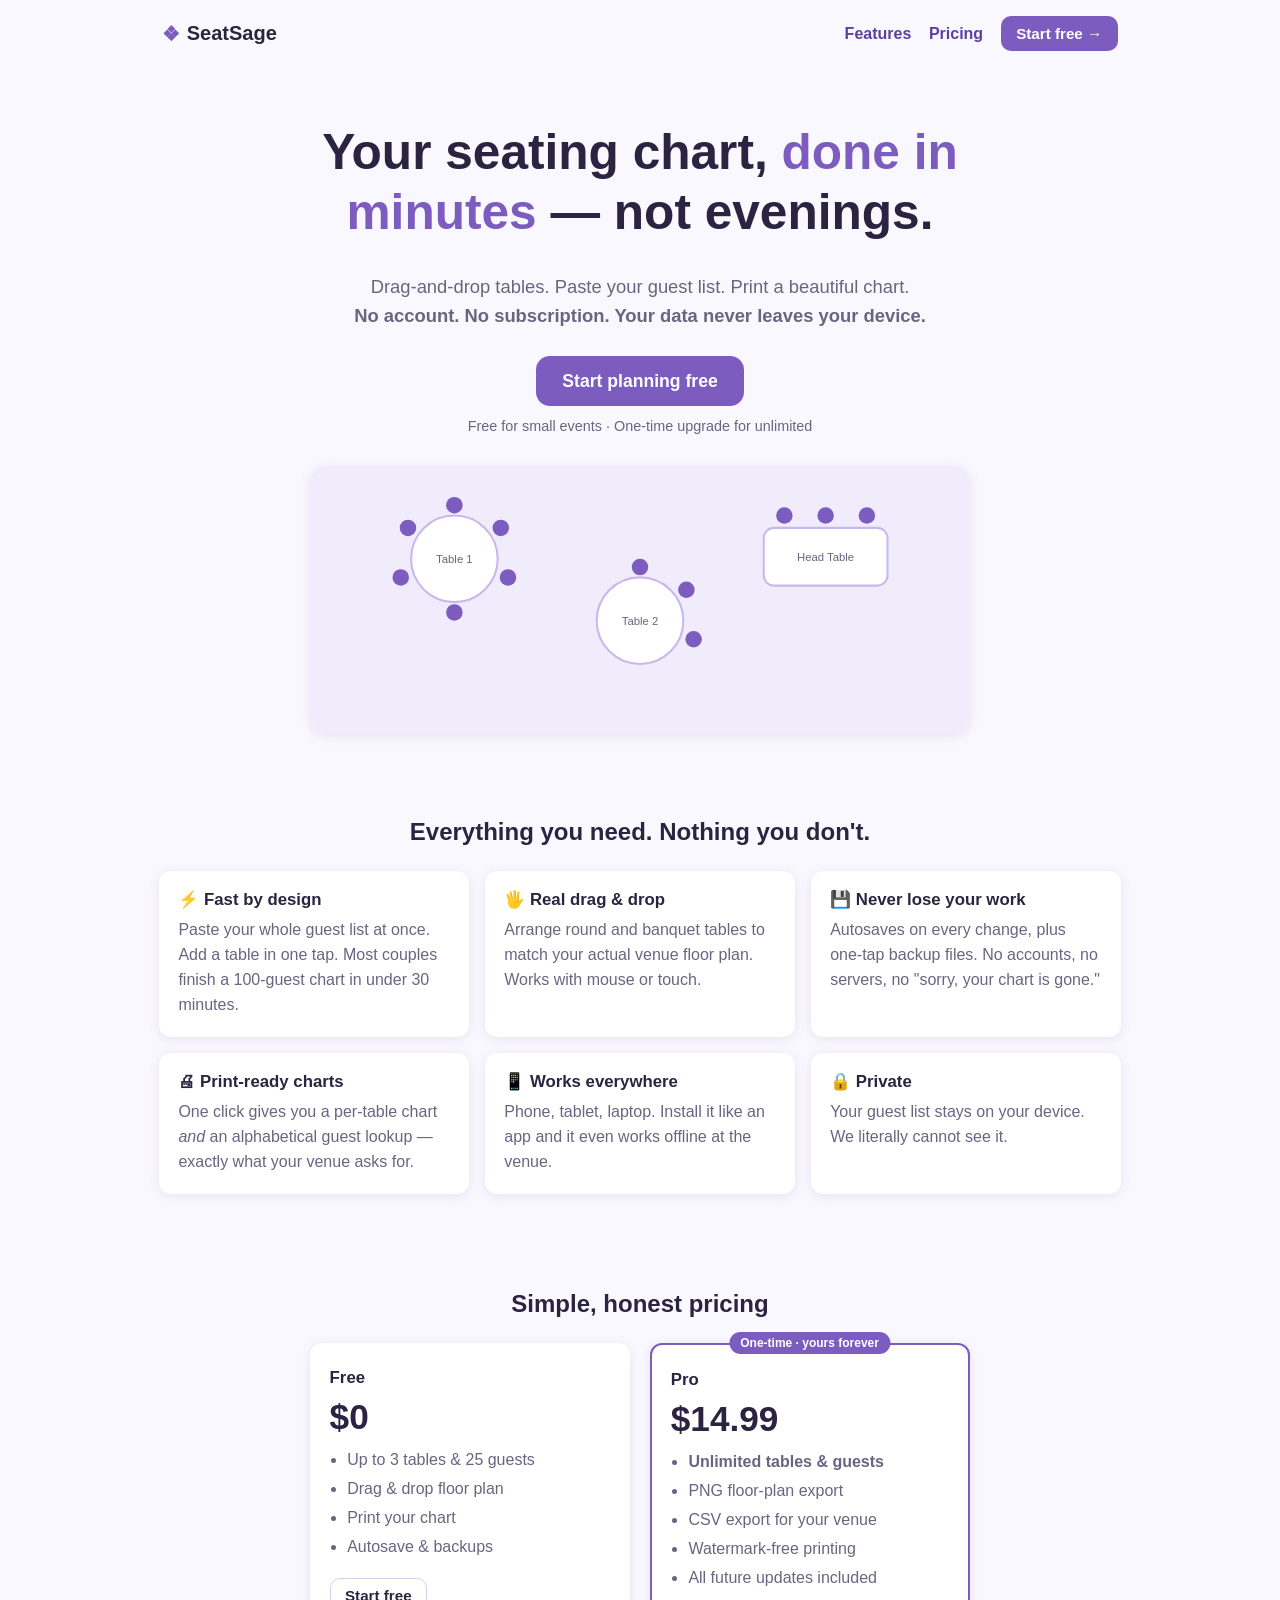
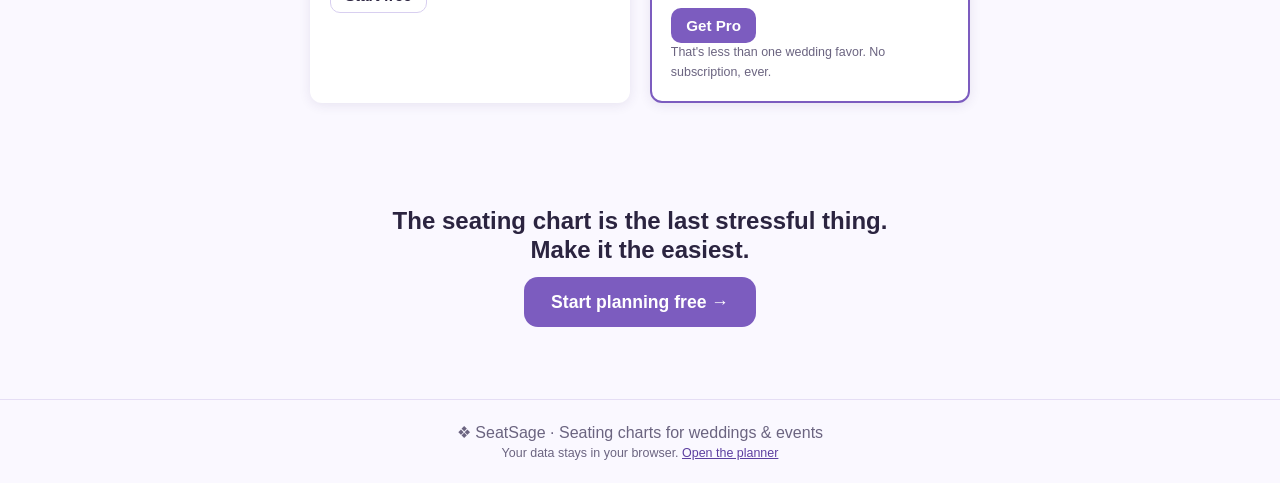
==== seatsage/index.html @ 7c569b83 "feat(seatsage): seating chart planner PWA — landing, planner, PWA shell, Pro unlock - Drag-and-drop " ====
<!DOCTYPE html>
<html lang="en">
<head>
<meta charset="UTF-8">
<meta name="viewport" content="width=device-width, initial-scale=1.0">
<title>SeatSage — Effortless Seating Charts for Weddings & Events</title>
<meta name="description" content="Make your wedding or event seating chart in minutes. Drag-and-drop tables, assign guests, print beautiful charts. No account. No subscription. Works on any device.">
<meta property="og:title" content="SeatSage — Effortless Seating Charts">
<meta property="og:description" content="The fastest way to make a wedding seating chart. No account, no subscription, never lose your work.">
<meta property="og:type" content="website">
<link rel="manifest" href="manifest.webmanifest">
<link rel="icon" href="icons/icon-192.png">
<link rel="apple-touch-icon" href="icons/icon-192.png">
<meta name="theme-color" content="#7c5cbf">
<link rel="stylesheet" href="css/style.css">
</head>
<body class="landing">
<header class="land-header">
  <div class="brand"><span class="brand-mark">❖</span> SeatSage</div>
  <nav>
    <a href="#features">Features</a>
    <a href="#pricing">Pricing</a>
    <a class="btn btn-primary" href="app.html">Start free →</a>
  </nav>
</header>

<main>
  <section class="hero">
    <h1>Your seating chart, <em>done in minutes</em> — not evenings.</h1>
    <p class="sub">Drag-and-drop tables. Paste your guest list. Print a beautiful chart.<br>
    <strong>No account. No subscription. Your data never leaves your device.</strong></p>
    <div class="hero-cta">
      <a class="btn btn-primary btn-lg" href="app.html">Start planning free</a>
      <span class="cta-note">Free for small events · One-time upgrade for unlimited</span>
    </div>
    <div class="hero-visual" aria-hidden="true">
      <svg viewBox="0 0 640 260" class="hero-svg">
        <rect x="0" y="0" width="640" height="260" rx="16" fill="var(--surface2)"/>
        <g font-family="inherit" font-size="11" fill="var(--ink-soft)" text-anchor="middle">
          <circle cx="140" cy="90" r="42" fill="#fff" stroke="#c9b8ec" stroke-width="2"/>
          <text x="140" y="94">Table 1</text>
          <circle cx="320" cy="150" r="42" fill="#fff" stroke="#c9b8ec" stroke-width="2"/>
          <text x="320" y="154">Table 2</text>
          <rect x="440" y="60" width="120" height="56" rx="10" fill="#fff" stroke="#c9b8ec" stroke-width="2"/>
          <text x="500" y="92">Head Table</text>
          <g fill="#7c5cbf">
            <circle cx="140" cy="38" r="8"/><circle cx="185" cy="60" r="8"/><circle cx="192" cy="108" r="8"/>
            <circle cx="140" cy="142" r="8"/><circle cx="88" cy="108" r="8"/><circle cx="95" cy="60" r="8"/>
            <circle cx="320" cy="98" r="8"/><circle cx="365" cy="120" r="8"/><circle cx="372" cy="168" r="8"/>
            <circle cx="460" cy="48" r="8"/><circle cx="500" cy="48" r="8"/><circle cx="540" cy="48" r="8"/>
          </g>
        </g>
      </svg>
    </div>
  </section>

  <section id="features" class="features">
    <h2>Everything you need. Nothing you don't.</h2>
    <div class="feature-grid">
      <div class="card"><h3>⚡ Fast by design</h3><p>Paste your whole guest list at once. Add a table in one tap. Most couples finish a 100-guest chart in under 30 minutes.</p></div>
      <div class="card"><h3>🖐 Real drag &amp; drop</h3><p>Arrange round and banquet tables to match your actual venue floor plan. Works with mouse or touch.</p></div>
      <div class="card"><h3>💾 Never lose your work</h3><p>Autosaves on every change, plus one-tap backup files. No accounts, no servers, no "sorry, your chart is gone."</p></div>
      <div class="card"><h3>🖨 Print-ready charts</h3><p>One click gives you a per-table chart <em>and</em> an alphabetical guest lookup — exactly what your venue asks for.</p></div>
      <div class="card"><h3>📱 Works everywhere</h3><p>Phone, tablet, laptop. Install it like an app and it even works offline at the venue.</p></div>
      <div class="card"><h3>🔒 Private</h3><p>Your guest list stays on your device. We literally cannot see it.</p></div>
    </div>
  </section>

  <section id="pricing" class="pricing">
    <h2>Simple, honest pricing</h2>
    <div class="price-grid">
      <div class="card price-card">
        <h3>Free</h3>
        <div class="price">$0</div>
        <ul>
          <li>Up to 3 tables &amp; 25 guests</li>
          <li>Drag &amp; drop floor plan</li>
          <li>Print your chart</li>
          <li>Autosave &amp; backups</li>
        </ul>
        <a class="btn btn-ghost" href="app.html">Start free</a>
      </div>
      <div class="card price-card featured">
        <div class="badge">One-time · yours forever</div>
        <h3>Pro</h3>
        <div class="price">$14.99</div>
        <ul>
          <li><strong>Unlimited tables &amp; guests</strong></li>
          <li>PNG floor-plan export</li>
          <li>CSV export for your venue</li>
          <li>Watermark-free printing</li>
          <li>All future updates included</li>
        </ul>
        <a class="btn btn-primary" href="app.html#upgrade">Get Pro</a>
        <p class="tiny">That's less than one wedding favor. No subscription, ever.</p>
      </div>
    </div>
  </section>

  <section class="final-cta">
    <h2>The seating chart is the last stressful thing.<br>Make it the easiest.</h2>
    <a class="btn btn-primary btn-lg" href="app.html">Start planning free →</a>
  </section>
</main>

<footer class="land-footer">
  <div>❖ SeatSage · Seating charts for weddings &amp; events</div>
  <div class="tiny">Your data stays in your browser. <a href="app.html">Open the planner</a></div>
</footer>
<script>if('serviceWorker' in navigator)navigator.serviceWorker.register('sw.js');</script>
</body>
</html>
---- seatsage/css/style.css ----
/* SeatSage — shared styles for landing + planner */
:root{
  --brand:#7c5cbf; --brand-dark:#5d3fa0; --brand-soft:#ece5f9;
  --ink:#2b2440; --ink-soft:#6b6480;
  --surface:#faf8ff; --surface2:#f1ecfb; --card:#ffffff;
  --danger:#c2453f; --ok:#2e8b57; --warn:#b07a1f;
  --radius:12px; --shadow:0 2px 12px rgba(60,40,110,.10);
  font-size:16px;
}
*{box-sizing:border-box}
[hidden]{display:none !important}
html,body{margin:0;padding:0}
body{font-family:-apple-system,BlinkMacSystemFont,"Segoe UI",Roboto,Helvetica,Arial,sans-serif;color:var(--ink);background:var(--surface)}
h1,h2,h3{line-height:1.2;margin:0 0 .5em}
a{color:var(--brand-dark)}
.tiny{font-size:.78rem;color:var(--ink-soft)}
.center{text-align:center}
.count{font-weight:600;color:var(--ink-soft);font-size:.85em}
.count.warn:not(:empty){color:var(--warn)}

/* Buttons */
.btn{display:inline-block;border:1px solid transparent;border-radius:10px;padding:.5rem .9rem;font-size:.95rem;font-weight:600;cursor:pointer;text-decoration:none;background:var(--surface2);color:var(--ink);transition:filter .15s}
.btn:hover{filter:brightness(.96)}
.btn-primary{background:var(--brand);color:#fff}
.btn-primary:hover{background:var(--brand-dark);filter:none}
.btn-ghost{background:transparent;border-color:#d8cff0}
.btn-danger{background:#fbeaea;color:var(--danger)}
.btn-lg{padding:.85rem 1.6rem;font-size:1.1rem;border-radius:14px}
.btn-tiny{padding:.15rem .5rem;font-size:.8rem;border-radius:8px}
.btn-block{display:block;width:100%;text-align:center}
.linklike{background:none;border:none;color:var(--brand-dark);cursor:pointer;text-decoration:underline;font-size:inherit;padding:0}

/* ============ LANDING ============ */
.landing main{max-width:1000px;margin:0 auto;padding:0 1.2rem}
.land-header{display:flex;justify-content:space-between;align-items:center;padding:1rem 1.4rem;max-width:1000px;margin:0 auto}
.brand{font-weight:800;font-size:1.25rem;color:var(--ink);text-decoration:none;display:flex;align-items:center;gap:.4rem}
.brand-mark{color:var(--brand)}
.land-header nav{display:flex;gap:1.1rem;align-items:center}
.land-header nav a{text-decoration:none;font-weight:600}
.hero{text-align:center;padding:3.5rem 0 2rem}
.hero h1{font-size:clamp(1.9rem,4.5vw,3.1rem);max-width:760px;margin:0 auto .6em}
.hero h1 em{color:var(--brand);font-style:normal}
.hero .sub{font-size:1.15rem;color:var(--ink-soft);line-height:1.6}
.hero-cta{margin:1.6rem 0}
.cta-note{display:block;margin-top:.7rem;color:var(--ink-soft);font-size:.9rem}
.hero-visual{max-width:660px;margin:2rem auto 0}
.hero-svg{width:100%;height:auto;border-radius:16px;box-shadow:var(--shadow)}
.features,.pricing{padding:3rem 0;text-align:center}
.feature-grid{display:grid;grid-template-columns:repeat(auto-fit,minmax(260px,1fr));gap:1rem;text-align:left;margin-top:1.5rem}
.card{background:var(--card);border-radius:var(--radius);box-shadow:var(--shadow);padding:1.2rem}
.card h3{font-size:1.05rem}
.card p{color:var(--ink-soft);line-height:1.55;margin:0}
.price-grid{display:grid;grid-template-columns:repeat(auto-fit,minmax(250px,320px));gap:1.2rem;justify-content:center;margin-top:1.5rem;text-align:left}
.price-card{position:relative;padding-top:1.6rem}
.price-card .price{font-size:2.2rem;font-weight:800;margin:.2rem 0 .6rem}
.price-card ul{padding-left:1.1rem;color:var(--ink-soft);line-height:1.8;margin:0 0 1rem}
.price-card.featured{border:2px solid var(--brand)}
.price-card .badge{position:absolute;top:-.8rem;left:50%;transform:translateX(-50%);background:var(--brand);color:#fff;font-size:.75rem;font-weight:700;padding:.25rem .7rem;border-radius:99px;white-space:nowrap}
.final-cta{text-align:center;padding:3.5rem 0 4.5rem}
.land-footer{border-top:1px solid #e5def5;padding:1.4rem;text-align:center;color:var(--ink-soft);display:flex;flex-direction:column;gap:.3rem}

/* ============ APP ============ */
body.app{display:flex;flex-direction:column;height:100vh;height:100dvh;overflow:hidden}
.app-header{display:flex;align-items:center;gap:.8rem;padding:.5rem .8rem;background:#fff;border-bottom:1px solid #e5def5;flex-wrap:wrap}
.brand-name{display:inline}
.event-name{flex:1;min-width:140px;border:1px solid transparent;border-radius:8px;padding:.45rem .6rem;font-size:1rem;font-weight:600;background:var(--surface)}
.event-name:focus{outline:2px solid var(--brand-soft);border-color:var(--brand)}
.header-actions{display:flex;align-items:center;gap:.5rem}
.stats{font-size:.8rem;color:var(--ink-soft);white-space:nowrap}
.stats .warn{color:var(--warn);font-weight:700}
.pro-badge{background:var(--ok);color:#fff;font-size:.72rem;font-weight:800;padding:.2rem .5rem;border-radius:99px}
.menu-wrap{position:relative}
.menu{position:absolute;right:0;top:110%;background:#fff;border-radius:10px;box-shadow:0 6px 24px rgba(60,40,110,.18);padding:.4rem;z-index:40;min-width:200px}
.menu button{display:flex;justify-content:space-between;align-items:center;gap:.6rem;width:100%;background:none;border:none;padding:.55rem .7rem;font-size:.92rem;cursor:pointer;border-radius:8px;text-align:left}
.menu button:hover{background:var(--surface2)}
.menu hr{border:none;border-top:1px solid #eee;margin:.3rem 0}
.pro-tag{font-size:.62rem;font-weight:800;color:var(--brand);border:1px solid var(--brand);border-radius:6px;padding:0 .3rem}

.app-body{display:flex;flex:1;min-height:0}
.guests-panel{width:270px;background:#fff;border-right:1px solid #e5def5;display:flex;flex-direction:column;padding:.8rem;gap:.6rem}
.panel-head{display:flex;justify-content:space-between;align-items:center}
.panel-head h2{font-size:1rem;margin:0}
.add-guest{display:flex;gap:.4rem}
.add-guest input{flex:1;min-width:0;border:1px solid #d8cff0;border-radius:8px;padding:.45rem .6rem;font-size:.92rem}
.guest-search{border:1px solid #eee;border-radius:8px;padding:.4rem .6rem;font-size:.88rem}
.guest-filters{font-size:.82rem;color:var(--ink-soft)}
.guest-list{list-style:none;margin:0;padding:0;overflow-y:auto;flex:1;display:flex;flex-direction:column;gap:.3rem}
.guest-item{display:flex;align-items:center;gap:.5rem;padding:.38rem .5rem;border-radius:8px;background:var(--surface);cursor:pointer;border:1px solid transparent}
.guest-item:hover{border-color:#d8cff0}
.guest-item.selected{border-color:var(--brand);background:var(--brand-soft)}
.guest-avatar{width:26px;height:26px;border-radius:50%;background:var(--brand-soft);color:var(--brand-dark);font-size:.7rem;font-weight:800;display:flex;align-items:center;justify-content:center;flex:none}
.guest-item .gname{flex:1;font-size:.88rem;overflow:hidden;text-overflow:ellipsis;white-space:nowrap}
.guest-item .gtable{font-size:.7rem;color:var(--ink-soft);white-space:nowrap}
.guest-item .gdel{background:none;border:none;color:#c9c2da;cursor:pointer;font-size:.85rem;padding:0 .15rem}
.guest-item .gdel:hover{color:var(--danger)}
.hint{font-size:.82rem;background:var(--brand-soft);border-radius:8px;padding:.5rem .6rem;margin:0}

.floor-wrap{flex:1;display:flex;flex-direction:column;min-width:0}
.toolbar{display:flex;gap:.5rem;padding:.55rem .8rem;align-items:center}
.toolbar-spacer{flex:1}
.floor-scroll{flex:1;overflow:auto;background:
  linear-gradient(var(--surface2) 1px,transparent 1px),
  linear-gradient(90deg,var(--surface2) 1px,transparent 1px);
  background-size:40px 40px;background-color:#fdfcff}
#floor{display:block;touch-action:none}
.floor-hint{margin:0;padding:.35rem .8rem;font-size:.78rem;color:var(--ink-soft);text-align:center}

/* SVG table styles */
.tbl{cursor:grab}
.tbl.dragging{cursor:grabbing}
.tbl-shape{fill:#fff;stroke:#b9a5e3;stroke-width:2}
.tbl.selected .tbl-shape{stroke:var(--brand);stroke-width:3}
.tbl.over .tbl-shape{stroke:var(--ok);stroke-width:3}
.tbl-label{font-size:13px;font-weight:700;fill:var(--ink);text-anchor:middle;pointer-events:none}
.tbl-cap{font-size:10px;fill:var(--ink-soft);text-anchor:middle;pointer-events:none}
.tbl-cap.full{fill:var(--ok)}
.tbl-cap.overflow{fill:var(--danger);font-weight:700}
.seat{fill:#e7e0f6;stroke:#b9a5e3;stroke-width:1}
.seat.taken{fill:var(--brand);stroke:var(--brand-dark)}
.seat-initials{font-size:7.5px;font-weight:700;fill:#fff;text-anchor:middle;pointer-events:none}

.inspector{width:250px;background:#fff;border-left:1px solid #e5def5;padding:.8rem;display:flex;flex-direction:column;gap:.7rem;overflow-y:auto}
.inspector .field{display:flex;justify-content:space-between;align-items:center;gap:.5rem;font-size:.88rem;font-weight:600}
.inspector .field input[type=text]{flex:1;min-width:0;border:1px solid #d8cff0;border-radius:8px;padding:.35rem .5rem;font-size:.9rem}
.stepper{display:flex;align-items:center;gap:.5rem}
.stepper-val{min-width:1.4em;text-align:center;font-weight:700}
.insp-sub{font-size:.85rem;margin:.2rem 0 0;color:var(--ink-soft)}
.seat-list{list-style:none;margin:0;padding:0;display:flex;flex-direction:column;gap:.25rem}
.seat-list li{display:flex;align-items:center;gap:.5rem;font-size:.85rem;padding:.32rem .45rem;border-radius:8px;background:var(--surface);cursor:pointer}
.seat-list li:hover{background:var(--brand-soft)}
.seat-list .seat-num{color:var(--ink-soft);font-size:.75rem;width:1.6em}
.seat-list .empty{color:#b6afc9;font-style:italic}
.seat-list .unassign{margin-left:auto;background:none;border:none;color:#c9c2da;cursor:pointer}
.seat-list .unassign:hover{color:var(--danger)}

/* Modals */
.modal-overlay{position:fixed;inset:0;background:rgba(35,25,60,.45);display:flex;align-items:center;justify-content:center;z-index:100;padding:1rem}
.modal{background:#fff;border-radius:16px;padding:1.4rem;max-width:430px;width:100%;max-height:88vh;overflow-y:auto;box-shadow:0 10px 40px rgba(0,0,0,.25)}
.modal h2{font-size:1.2rem}
.modal textarea{width:100%;border:1px solid #d8cff0;border-radius:10px;padding:.6rem;font-size:.92rem;font-family:inherit;resize:vertical}
.modal-actions{display:flex;justify-content:flex-end;gap:.6rem;margin-top:1rem}
.modal input[type=search],.modal input[type=text]{width:100%;border:1px solid #d8cff0;border-radius:8px;padding:.5rem .6rem;font-size:.95rem}
.picker-list{list-style:none;margin:.6rem 0 0;padding:0;max-height:45vh;overflow-y:auto;display:flex;flex-direction:column;gap:.25rem}
.picker-list li{padding:.5rem .6rem;border-radius:8px;background:var(--surface);cursor:pointer;font-size:.92rem;display:flex;justify-content:space-between;gap:.5rem}
.picker-list li:hover{background:var(--brand-soft)}
.picker-list .ptable{color:var(--ink-soft);font-size:.78rem}
.price-line{font-size:1.05rem}
.pro-list{list-style:none;padding:0;line-height:1.9;margin:.4rem 0 1rem}
.unlock-details{margin-top:.8rem}
.unlock-details summary{cursor:pointer;color:var(--brand-dark);font-weight:600;font-size:.9rem}
.unlock-form{display:flex;gap:.5rem;margin-top:.6rem}
.unlock-form input{text-transform:uppercase}
#unlockMsg.ok{color:var(--ok);font-weight:700}
#unlockMsg.err{color:var(--danger);font-weight:700}

.toast{position:fixed;bottom:1.2rem;left:50%;transform:translateX(-50%);background:var(--ink);color:#fff;padding:.6rem 1.1rem;border-radius:99px;font-size:.9rem;z-index:200;box-shadow:var(--shadow);max-width:90vw;text-align:center}

/* Mobile app layout */
@media (max-width: 760px){
  .app-header{gap:.4rem}
  .brand-name{display:none}
  .stats{display:none}
  .app-body{flex-direction:column}
  .guests-panel{width:100%;max-height:38vh;order:2;border-right:none;border-top:1px solid #e5def5}
  .floor-wrap{order:1;min-height:40vh}
  .inspector{position:fixed;right:0;top:0;bottom:0;width:min(300px,88vw);z-index:60;box-shadow:-6px 0 24px rgba(0,0,0,.15)}
}

/* ============ PRINT ============ */
.print-sheet{display:none}
@media print{
  body.app>*{display:none !important}
  body.app .print-sheet{display:block !important;position:static}
  body{background:#fff;color:#000}
  .print-sheet h1{font-size:20pt;text-align:center;margin-bottom:2pt}
  .print-sheet .pdate{text-align:center;color:#555;margin:0 0 14pt;font-size:11pt}
  .print-sheet h2{font-size:13pt;border-bottom:1.5pt solid #999;padding-bottom:2pt;margin:12pt 0 6pt}
  .ptables{columns:2;column-gap:24pt}
  .ptable-block{break-inside:avoid;margin-bottom:10pt}
  .ptable-block h3{font-size:11.5pt;margin:0 0 3pt}
  .ptable-block ol{margin:0;padding-left:16pt;font-size:10.5pt;line-height:1.45}
  .pindex{columns:3;column-gap:18pt;font-size:9.5pt;line-height:1.5}
  .pindex div{break-inside:avoid}
  .pfoot{margin-top:16pt;text-align:center;font-size:8.5pt;color:#888}
  .pfloor{text-align:center;page-break-before:always}
  .pfloor svg{max-width:100%;height:auto}
}
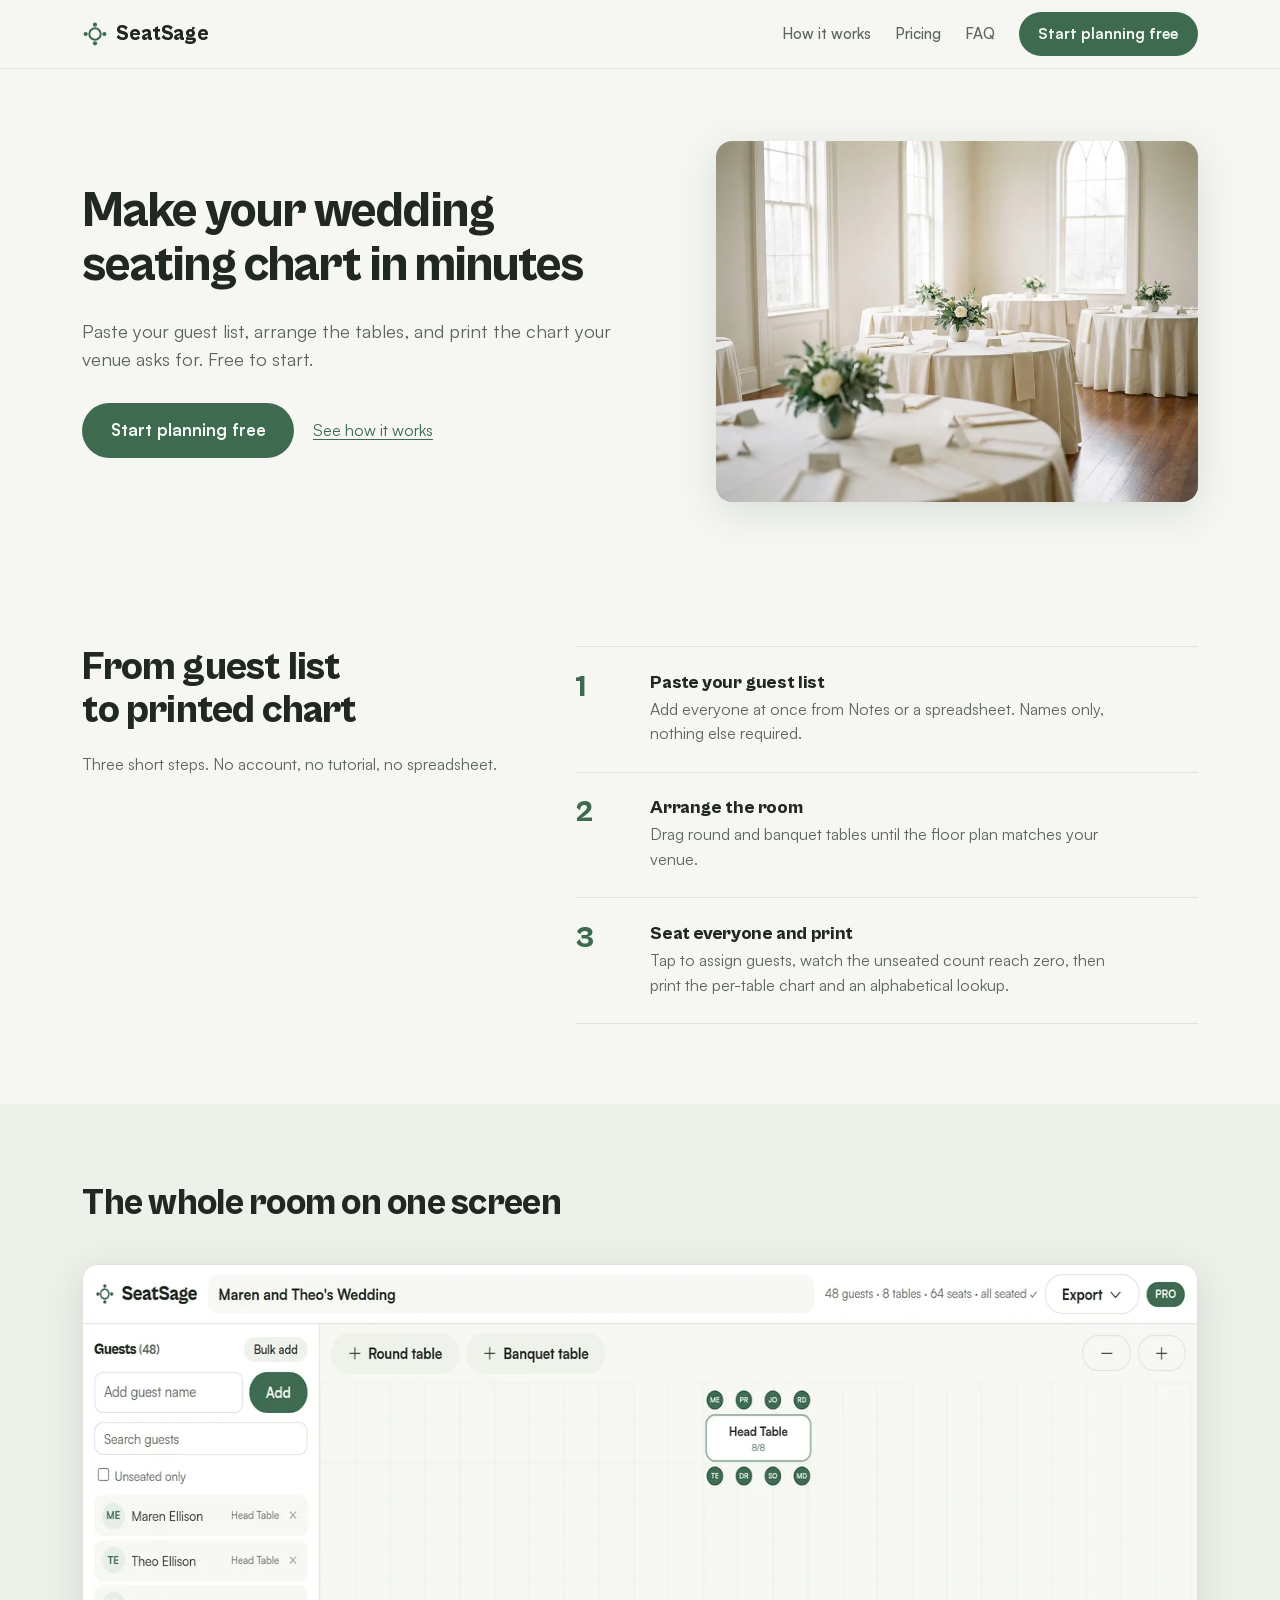
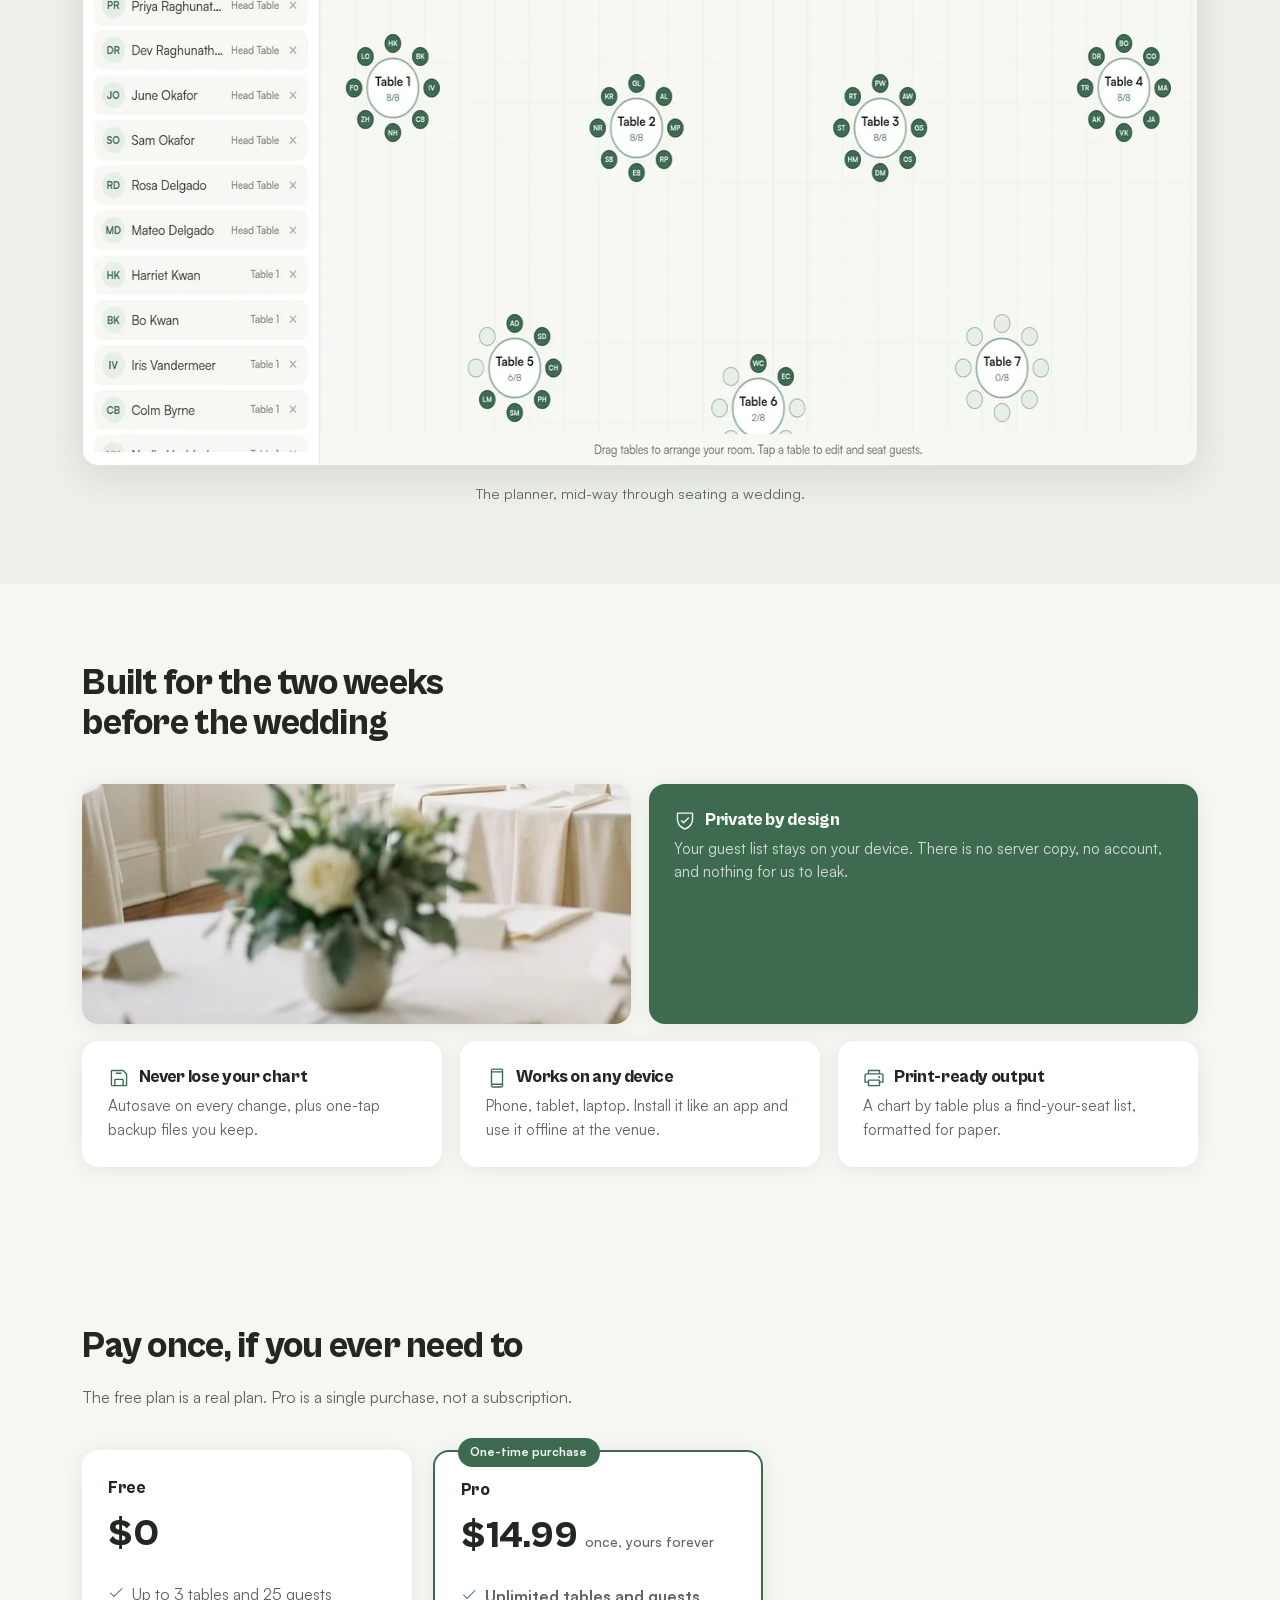
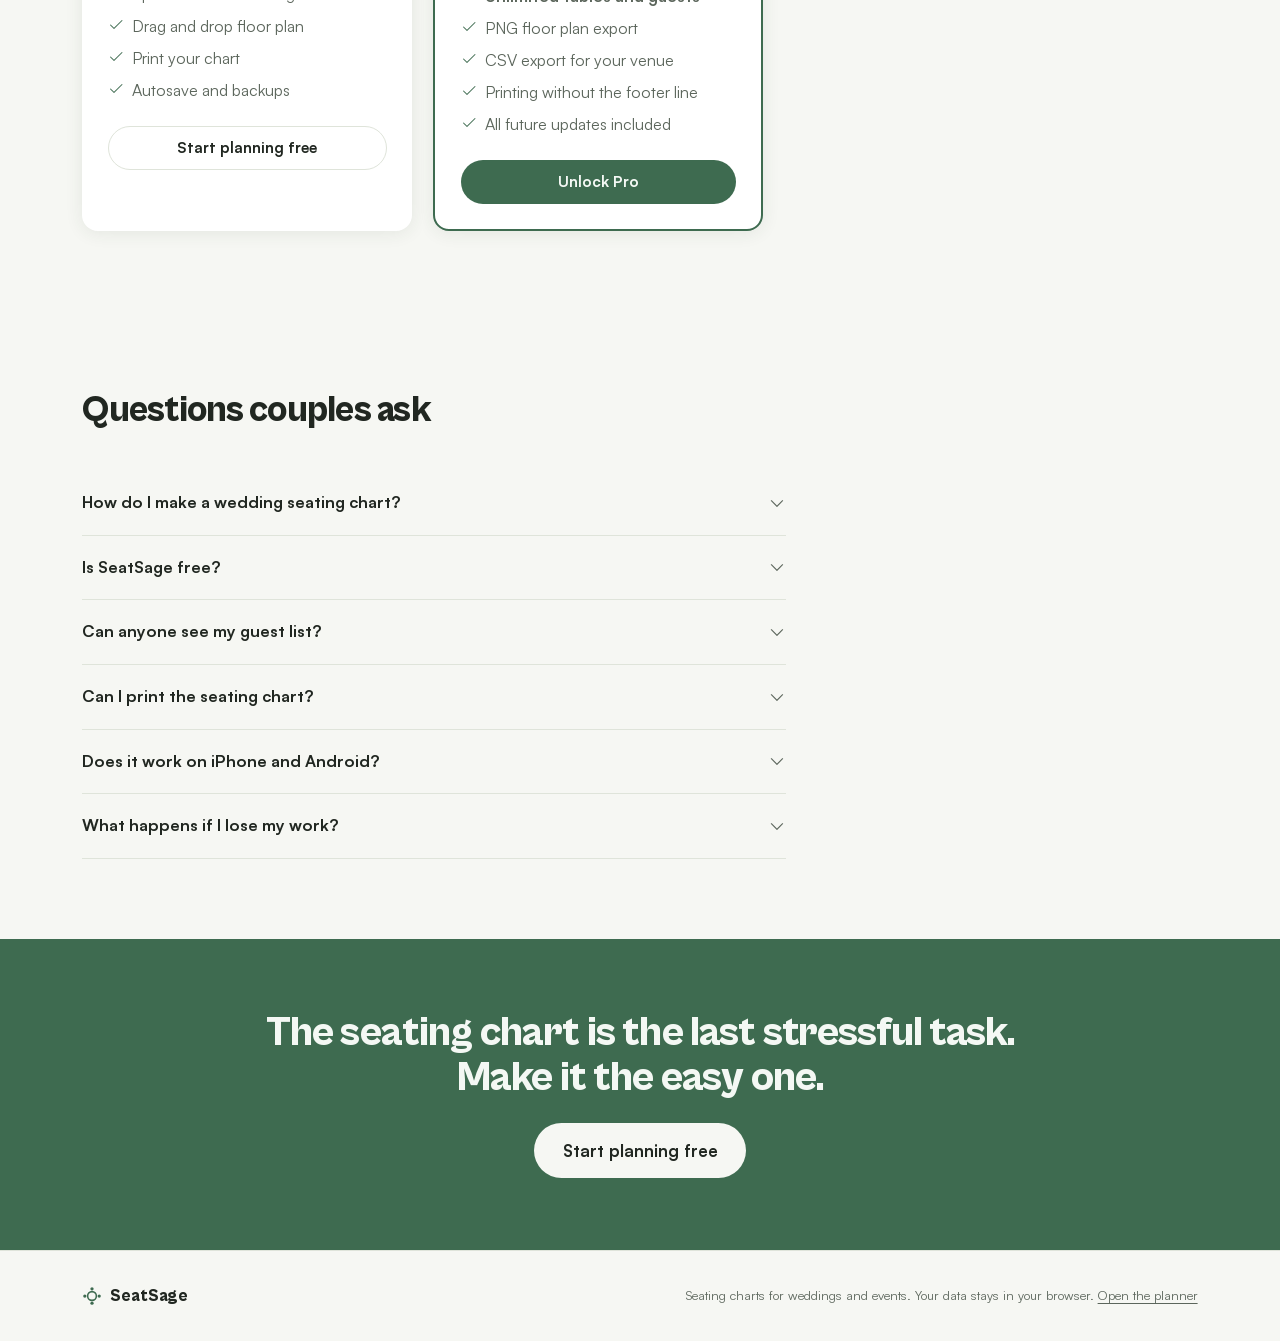
==== commit 8e8158a6: "feat(seatsage): v2 design pass + SEO + Amplify config Design (per anti-slop frontend playbook): - Sa" ====
--- a/seatsage/index.html
+++ b/seatsage/index.html
@@ -3,109 +3,255 @@
 <head>
 <meta charset="UTF-8">
 <meta name="viewport" content="width=device-width, initial-scale=1.0">
-<title>SeatSage — Effortless Seating Charts for Weddings & Events</title>
-<meta name="description" content="Make your wedding or event seating chart in minutes. Drag-and-drop tables, assign guests, print beautiful charts. No account. No subscription. Works on any device.">
-<meta property="og:title" content="SeatSage — Effortless Seating Charts">
-<meta property="og:description" content="The fastest way to make a wedding seating chart. No account, no subscription, never lose your work.">
+<title>Wedding Seating Chart Maker | SeatSage</title>
+<meta name="description" content="Make your wedding or event seating chart in minutes. Drag and drop tables, seat guests, print venue-ready charts. Free to start, no account, no subscription.">
+<link rel="canonical" href="https://seatsage.whoffagents.com/">
+<meta property="og:title" content="SeatSage: Wedding Seating Chart Maker">
+<meta property="og:description" content="Paste your guest list, arrange the tables, print the chart your venue asks for. Free to start, no subscription.">
 <meta property="og:type" content="website">
+<meta property="og:url" content="https://seatsage.whoffagents.com/">
+<meta property="og:image" content="https://seatsage.whoffagents.com/img/og.png">
+<meta name="twitter:card" content="summary_large_image">
+<meta name="twitter:title" content="SeatSage: Wedding Seating Chart Maker">
+<meta name="twitter:description" content="Seating charts without the spreadsheet. Free to start, no subscription.">
+<meta name="twitter:image" content="https://seatsage.whoffagents.com/img/og.png">
 <link rel="manifest" href="manifest.webmanifest">
 <link rel="icon" href="icons/icon-192.png">
 <link rel="apple-touch-icon" href="icons/icon-192.png">
-<meta name="theme-color" content="#7c5cbf">
+<meta name="theme-color" content="#3e6b50">
+<link rel="preload" href="fonts/cabinet-grotesk-800.woff2" as="font" type="font/woff2" crossorigin>
+<link rel="preload" href="fonts/satoshi-400.woff2" as="font" type="font/woff2" crossorigin>
 <link rel="stylesheet" href="css/style.css">
+<script type="application/ld+json">
+{
+  "@context": "https://schema.org",
+  "@type": "WebApplication",
+  "name": "SeatSage",
+  "url": "https://seatsage.whoffagents.com/",
+  "applicationCategory": "LifestyleApplication",
+  "operatingSystem": "Any (web browser)",
+  "description": "Wedding and event seating chart maker. Drag and drop tables, assign guests, print venue-ready charts. Works offline, no account required.",
+  "offers": [
+    {"@type": "Offer", "name": "Free", "price": "0", "priceCurrency": "USD"},
+    {"@type": "Offer", "name": "Pro (one-time)", "price": "14.99", "priceCurrency": "USD"}
+  ]
+}
+</script>
+<script type="application/ld+json">
+{
+  "@context": "https://schema.org",
+  "@type": "FAQPage",
+  "mainEntity": [
+    {"@type": "Question", "name": "How do I make a wedding seating chart?", "acceptedAnswer": {"@type": "Answer", "text": "Paste your guest list into SeatSage, add round or banquet tables and drag them to match your venue, then tap tables to seat guests. When everyone has a seat, print a per-table chart plus an alphabetical guest lookup. Most couples finish a 100-guest chart in under 30 minutes."}},
+    {"@type": "Question", "name": "Is SeatSage free?", "acceptedAnswer": {"@type": "Answer", "text": "Yes. The free plan covers up to 3 tables and 25 guests with printing, autosave and backups. A one-time $14.99 Pro upgrade unlocks unlimited tables and guests plus PNG and CSV export. There is no subscription."}},
+    {"@type": "Question", "name": "Can anyone see my guest list?", "acceptedAnswer": {"@type": "Answer", "text": "No. SeatSage runs entirely in your browser and your guest list is stored only on your device. There is no server copy and no account."}},
+    {"@type": "Question", "name": "Can I print the seating chart?", "acceptedAnswer": {"@type": "Answer", "text": "Yes. One click prints a seating chart grouped by table, an alphabetical find-your-seat list, and your floor plan, formatted for paper."}},
+    {"@type": "Question", "name": "Does it work on iPhone and Android?", "acceptedAnswer": {"@type": "Answer", "text": "Yes. SeatSage works in any modern browser on phones, tablets and laptops, and you can install it to your home screen. It keeps working offline at the venue."}},
+    {"@type": "Question", "name": "What happens if I lose my work?", "acceptedAnswer": {"@type": "Answer", "text": "SeatSage autosaves on every change, and you can download a backup file at any time and restore it on any device."}}
+  ]
+}
+</script>
 </head>
 <body class="landing">
 <header class="land-header">
-  <div class="brand"><span class="brand-mark">❖</span> SeatSage</div>
-  <nav>
-    <a href="#features">Features</a>
-    <a href="#pricing">Pricing</a>
-    <a class="btn btn-primary" href="app.html">Start free →</a>
-  </nav>
+  <div class="wrap">
+    <a class="brand" href="/" aria-label="SeatSage home">
+      <svg class="brand-mark" viewBox="0 0 32 32" aria-hidden="true"><circle cx="16" cy="16" r="7" fill="none" stroke="#3e6b50" stroke-width="2.5"/><circle cx="16" cy="4.5" r="2.6" fill="#3e6b50"/><circle cx="27.5" cy="16" r="2.6" fill="#3e6b50"/><circle cx="16" cy="27.5" r="2.6" fill="#3e6b50"/><circle cx="4.5" cy="16" r="2.6" fill="#3e6b50"/></svg>
+      SeatSage
+    </a>
+    <nav>
+      <a href="#how">How it works</a>
+      <a href="#pricing">Pricing</a>
+      <a href="#faq">FAQ</a>
+      <a class="btn btn-primary" href="/app.html">Start planning free</a>
+    </nav>
+  </div>
 </header>
 
 <main>
   <section class="hero">
-    <h1>Your seating chart, <em>done in minutes</em> — not evenings.</h1>
-    <p class="sub">Drag-and-drop tables. Paste your guest list. Print a beautiful chart.<br>
-    <strong>No account. No subscription. Your data never leaves your device.</strong></p>
-    <div class="hero-cta">
-      <a class="btn btn-primary btn-lg" href="app.html">Start planning free</a>
-      <span class="cta-note">Free for small events · One-time upgrade for unlimited</span>
-    </div>
-    <div class="hero-visual" aria-hidden="true">
-      <svg viewBox="0 0 640 260" class="hero-svg">
-        <rect x="0" y="0" width="640" height="260" rx="16" fill="var(--surface2)"/>
-        <g font-family="inherit" font-size="11" fill="var(--ink-soft)" text-anchor="middle">
-          <circle cx="140" cy="90" r="42" fill="#fff" stroke="#c9b8ec" stroke-width="2"/>
-          <text x="140" y="94">Table 1</text>
-          <circle cx="320" cy="150" r="42" fill="#fff" stroke="#c9b8ec" stroke-width="2"/>
-          <text x="320" y="154">Table 2</text>
-          <rect x="440" y="60" width="120" height="56" rx="10" fill="#fff" stroke="#c9b8ec" stroke-width="2"/>
-          <text x="500" y="92">Head Table</text>
-          <g fill="#7c5cbf">
-            <circle cx="140" cy="38" r="8"/><circle cx="185" cy="60" r="8"/><circle cx="192" cy="108" r="8"/>
-            <circle cx="140" cy="142" r="8"/><circle cx="88" cy="108" r="8"/><circle cx="95" cy="60" r="8"/>
-            <circle cx="320" cy="98" r="8"/><circle cx="365" cy="120" r="8"/><circle cx="372" cy="168" r="8"/>
-            <circle cx="460" cy="48" r="8"/><circle cx="500" cy="48" r="8"/><circle cx="540" cy="48" r="8"/>
-          </g>
-        </g>
-      </svg>
-    </div>
-  </section>
-
-  <section id="features" class="features">
-    <h2>Everything you need. Nothing you don't.</h2>
-    <div class="feature-grid">
-      <div class="card"><h3>⚡ Fast by design</h3><p>Paste your whole guest list at once. Add a table in one tap. Most couples finish a 100-guest chart in under 30 minutes.</p></div>
-      <div class="card"><h3>🖐 Real drag &amp; drop</h3><p>Arrange round and banquet tables to match your actual venue floor plan. Works with mouse or touch.</p></div>
-      <div class="card"><h3>💾 Never lose your work</h3><p>Autosaves on every change, plus one-tap backup files. No accounts, no servers, no "sorry, your chart is gone."</p></div>
-      <div class="card"><h3>🖨 Print-ready charts</h3><p>One click gives you a per-table chart <em>and</em> an alphabetical guest lookup — exactly what your venue asks for.</p></div>
-      <div class="card"><h3>📱 Works everywhere</h3><p>Phone, tablet, laptop. Install it like an app and it even works offline at the venue.</p></div>
-      <div class="card"><h3>🔒 Private</h3><p>Your guest list stays on your device. We literally cannot see it.</p></div>
-    </div>
-  </section>
-
-  <section id="pricing" class="pricing">
-    <h2>Simple, honest pricing</h2>
-    <div class="price-grid">
-      <div class="card price-card">
-        <h3>Free</h3>
-        <div class="price">$0</div>
-        <ul>
-          <li>Up to 3 tables &amp; 25 guests</li>
-          <li>Drag &amp; drop floor plan</li>
-          <li>Print your chart</li>
-          <li>Autosave &amp; backups</li>
-        </ul>
-        <a class="btn btn-ghost" href="app.html">Start free</a>
-      </div>
-      <div class="card price-card featured">
-        <div class="badge">One-time · yours forever</div>
-        <h3>Pro</h3>
-        <div class="price">$14.99</div>
-        <ul>
-          <li><strong>Unlimited tables &amp; guests</strong></li>
-          <li>PNG floor-plan export</li>
-          <li>CSV export for your venue</li>
-          <li>Watermark-free printing</li>
-          <li>All future updates included</li>
-        </ul>
-        <a class="btn btn-primary" href="app.html#upgrade">Get Pro</a>
-        <p class="tiny">That's less than one wedding favor. No subscription, ever.</p>
+    <div class="wrap">
+      <div>
+        <h1>Make your wedding seating chart in minutes</h1>
+        <p class="sub">Paste your guest list, arrange the tables, and print the chart your venue asks for. Free to start.</p>
+        <div class="hero-cta">
+          <a class="btn btn-primary btn-lg" href="/app.html">Start planning free</a>
+          <a href="#how">See how it works</a>
+        </div>
+      </div>
+      <div class="hero-photo">
+        <picture>
+          <source srcset="img/hero-reception.webp" type="image/webp">
+          <img src="img/hero-reception.jpg" alt="Wedding reception room with round tables, ivory linens and sage green centerpieces, ready for a seating chart" width="960" height="716" fetchpriority="high">
+        </picture>
+      </div>
+    </div>
+  </section>
+
+  <section id="how" class="land-section how">
+    <div class="wrap">
+      <div class="how-left">
+        <h2>From guest list to printed chart</h2>
+        <p>Three short steps. No account, no tutorial, no spreadsheet.</p>
+      </div>
+      <div class="how-steps">
+        <div class="how-step">
+          <div class="how-num">1</div>
+          <div>
+            <h3>Paste your guest list</h3>
+            <p>Add everyone at once from Notes or a spreadsheet. Names only, nothing else required.</p>
+          </div>
+        </div>
+        <div class="how-step">
+          <div class="how-num">2</div>
+          <div>
+            <h3>Arrange the room</h3>
+            <p>Drag round and banquet tables until the floor plan matches your venue.</p>
+          </div>
+        </div>
+        <div class="how-step">
+          <div class="how-num">3</div>
+          <div>
+            <h3>Seat everyone and print</h3>
+            <p>Tap to assign guests, watch the unseated count reach zero, then print the per-table chart and an alphabetical lookup.</p>
+          </div>
+        </div>
+      </div>
+    </div>
+  </section>
+
+  <section class="land-section proof">
+    <div class="wrap">
+      <div class="section-head">
+        <h2>The whole room on one screen</h2>
+      </div>
+      <div class="proof-shot">
+        <picture>
+          <source srcset="img/planner-shot.webp" type="image/webp">
+          <img src="img/planner-shot.png" alt="SeatSage planner showing a drag-and-drop wedding floor plan with guests assigned to round and banquet tables" width="1280" height="800" loading="lazy">
+        </picture>
+      </div>
+      <p class="proof-caption">The planner, mid-way through seating a wedding.</p>
+    </div>
+  </section>
+
+  <section class="land-section">
+    <div class="wrap">
+      <div class="section-head">
+        <h2>Built for the two weeks before the wedding</h2>
+      </div>
+      <div class="bento">
+        <div class="cell cell-photo">
+          <picture>
+            <source srcset="img/detail-centerpiece.webp" type="image/webp">
+            <img src="img/detail-centerpiece.jpg" alt="Round reception table with place cards and a sage green centerpiece" loading="lazy">
+          </picture>
+        </div>
+        <div class="cell cell-a">
+          <h3><svg class="icon" aria-hidden="true"><use href="icons/sprite.svg#i-shield-check"/></svg>Private by design</h3>
+          <p>Your guest list stays on your device. There is no server copy, no account, and nothing for us to leak.</p>
+        </div>
+        <div class="cell cell-b">
+          <h3><svg class="icon" aria-hidden="true"><use href="icons/sprite.svg#i-floppy-disk"/></svg>Never lose your chart</h3>
+          <p>Autosave on every change, plus one-tap backup files you keep.</p>
+        </div>
+        <div class="cell cell-c">
+          <h3><svg class="icon" aria-hidden="true"><use href="icons/sprite.svg#i-device-mobile"/></svg>Works on any device</h3>
+          <p>Phone, tablet, laptop. Install it like an app and use it offline at the venue.</p>
+        </div>
+        <div class="cell cell-d">
+          <h3><svg class="icon" aria-hidden="true"><use href="icons/sprite.svg#i-printer"/></svg>Print-ready output</h3>
+          <p>A chart by table plus a find-your-seat list, formatted for paper.</p>
+        </div>
+      </div>
+    </div>
+  </section>
+
+  <section id="pricing" class="land-section">
+    <div class="wrap">
+      <div class="section-head">
+        <h2>Pay once, if you ever need to</h2>
+        <p>The free plan is a real plan. Pro is a single purchase, not a subscription.</p>
+      </div>
+      <div class="price-grid">
+        <div class="price-card">
+          <h3>Free</h3>
+          <div class="price">$0</div>
+          <ul>
+            <li><svg class="icon" aria-hidden="true"><use href="icons/sprite.svg#i-check"/></svg>Up to 3 tables and 25 guests</li>
+            <li><svg class="icon" aria-hidden="true"><use href="icons/sprite.svg#i-check"/></svg>Drag and drop floor plan</li>
+            <li><svg class="icon" aria-hidden="true"><use href="icons/sprite.svg#i-check"/></svg>Print your chart</li>
+            <li><svg class="icon" aria-hidden="true"><use href="icons/sprite.svg#i-check"/></svg>Autosave and backups</li>
+          </ul>
+          <a class="btn btn-ghost btn-block" href="/app.html">Start planning free</a>
+        </div>
+        <div class="price-card featured">
+          <div class="badge">One-time purchase</div>
+          <h3>Pro</h3>
+          <div class="price">$14.99 <small>once, yours forever</small></div>
+          <ul>
+            <li><svg class="icon" aria-hidden="true"><use href="icons/sprite.svg#i-check"/></svg><strong>Unlimited tables and guests</strong></li>
+            <li><svg class="icon" aria-hidden="true"><use href="icons/sprite.svg#i-check"/></svg>PNG floor plan export</li>
+            <li><svg class="icon" aria-hidden="true"><use href="icons/sprite.svg#i-check"/></svg>CSV export for your venue</li>
+            <li><svg class="icon" aria-hidden="true"><use href="icons/sprite.svg#i-check"/></svg>Printing without the footer line</li>
+            <li><svg class="icon" aria-hidden="true"><use href="icons/sprite.svg#i-check"/></svg>All future updates included</li>
+          </ul>
+          <a class="btn btn-primary btn-block" href="/app.html#upgrade">Unlock Pro</a>
+        </div>
+      </div>
+    </div>
+  </section>
+
+  <section id="faq" class="land-section">
+    <div class="wrap">
+      <div class="section-head">
+        <h2>Questions couples ask</h2>
+      </div>
+      <div class="faq">
+        <details>
+          <summary>How do I make a wedding seating chart?<svg class="icon" aria-hidden="true"><use href="icons/sprite.svg#i-caret-down"/></svg></summary>
+          <p>Paste your guest list, add tables and drag them to match your venue, then tap tables to seat guests. When everyone has a seat, print a per-table chart plus an alphabetical lookup. Most couples finish a 100-guest chart in under 30 minutes.</p>
+        </details>
+        <details>
+          <summary>Is SeatSage free?<svg class="icon" aria-hidden="true"><use href="icons/sprite.svg#i-caret-down"/></svg></summary>
+          <p>Yes. The free plan covers up to 3 tables and 25 guests with printing, autosave and backups. A one-time $14.99 Pro upgrade unlocks unlimited tables and guests plus PNG and CSV export. There is no subscription.</p>
+        </details>
+        <details>
+          <summary>Can anyone see my guest list?<svg class="icon" aria-hidden="true"><use href="icons/sprite.svg#i-caret-down"/></svg></summary>
+          <p>No. SeatSage runs entirely in your browser and your guest list is stored only on your device. There is no server copy and no account.</p>
+        </details>
+        <details>
+          <summary>Can I print the seating chart?<svg class="icon" aria-hidden="true"><use href="icons/sprite.svg#i-caret-down"/></svg></summary>
+          <p>Yes. One click prints a seating chart grouped by table, an alphabetical find-your-seat list, and your floor plan, formatted for paper.</p>
+        </details>
+        <details>
+          <summary>Does it work on iPhone and Android?<svg class="icon" aria-hidden="true"><use href="icons/sprite.svg#i-caret-down"/></svg></summary>
+          <p>Yes. SeatSage works in any modern browser on phones, tablets and laptops, and you can install it to your home screen. It keeps working offline at the venue.</p>
+        </details>
+        <details>
+          <summary>What happens if I lose my work?<svg class="icon" aria-hidden="true"><use href="icons/sprite.svg#i-caret-down"/></svg></summary>
+          <p>SeatSage autosaves on every change, and you can download a backup file at any time and restore it on any device.</p>
+        </details>
       </div>
     </div>
   </section>
 
   <section class="final-cta">
-    <h2>The seating chart is the last stressful thing.<br>Make it the easiest.</h2>
-    <a class="btn btn-primary btn-lg" href="app.html">Start planning free →</a>
+    <div class="wrap">
+      <h2>The seating chart is the last stressful task.<br>Make it the easy one.</h2>
+      <a class="btn btn-lg" href="/app.html">Start planning free</a>
+    </div>
   </section>
 </main>
 
 <footer class="land-footer">
-  <div>❖ SeatSage · Seating charts for weddings &amp; events</div>
-  <div class="tiny">Your data stays in your browser. <a href="app.html">Open the planner</a></div>
+  <div class="wrap">
+    <div class="brand" style="font-size:1.05rem">
+      <svg class="brand-mark" style="width:20px;height:20px" viewBox="0 0 32 32" aria-hidden="true"><circle cx="16" cy="16" r="7" fill="none" stroke="#3e6b50" stroke-width="2.5"/><circle cx="16" cy="4.5" r="2.6" fill="#3e6b50"/><circle cx="27.5" cy="16" r="2.6" fill="#3e6b50"/><circle cx="16" cy="27.5" r="2.6" fill="#3e6b50"/><circle cx="4.5" cy="16" r="2.6" fill="#3e6b50"/></svg>
+      SeatSage
+    </div>
+    <div class="tiny">Seating charts for weddings and events. Your data stays in your browser. <a href="/app.html">Open the planner</a></div>
+  </div>
 </footer>
 <script>if('serviceWorker' in navigator)navigator.serviceWorker.register('sw.js');</script>
 </body>
--- a/seatsage/css/style.css
+++ b/seatsage/css/style.css
@@ -1,159 +1,298 @@
-/* SeatSage — shared styles for landing + planner */
+/* SeatSage design system.
+   Palette: "Forest" family: deep sage accent on bone neutrals (brand: SeatSage).
+   One accent, locked page-wide. Shape system (documented): buttons pill,
+   cards 16px, inputs 10px. Shadows tinted to the green hue, never pure black.
+   Theme: auto light/dark via prefers-color-scheme, hierarchy parity kept. */
+
+@font-face{font-family:'Cabinet Grotesk';src:url('../fonts/cabinet-grotesk-700.woff2') format('woff2');font-weight:700;font-display:swap}
+@font-face{font-family:'Cabinet Grotesk';src:url('../fonts/cabinet-grotesk-800.woff2') format('woff2');font-weight:800;font-display:swap}
+@font-face{font-family:'Satoshi';src:url('../fonts/satoshi-400.woff2') format('woff2');font-weight:400;font-display:swap}
+@font-face{font-family:'Satoshi';src:url('../fonts/satoshi-500.woff2') format('woff2');font-weight:500;font-display:swap}
+@font-face{font-family:'Satoshi';src:url('../fonts/satoshi-700.woff2') format('woff2');font-weight:700;font-display:swap}
+
 :root{
-  --brand:#7c5cbf; --brand-dark:#5d3fa0; --brand-soft:#ece5f9;
-  --ink:#2b2440; --ink-soft:#6b6480;
-  --surface:#faf8ff; --surface2:#f1ecfb; --card:#ffffff;
-  --danger:#c2453f; --ok:#2e8b57; --warn:#b07a1f;
-  --radius:12px; --shadow:0 2px 12px rgba(60,40,110,.10);
+  --paper:#f6f7f3;
+  --surface:#ffffff;
+  --surface-2:#eef1ea;
+  --ink:#212721;
+  --ink-2:#5c665c;
+  --line:#dfe4da;
+  --accent:#3e6b50;
+  --accent-hover:#335a42;
+  --accent-ink:#f4f8f4;
+  --accent-soft:#e6eee6;
+  --danger:#a84a42;
+  --danger-soft:#f6e9e7;
+  --ok:#3e6b50;
+  --warn:#8a6d2f;
+  --shadow:0 2px 18px rgba(43,64,48,.09);
+  --shadow-lg:0 10px 40px rgba(43,64,48,.14);
+  --r-card:16px;
+  --r-input:10px;
+  --r-pill:999px;
+  --font-display:'Cabinet Grotesk',-apple-system,BlinkMacSystemFont,"Segoe UI",sans-serif;
+  --font-body:'Satoshi',-apple-system,BlinkMacSystemFont,"Segoe UI",sans-serif;
   font-size:16px;
 }
+@media (prefers-color-scheme: dark){
+  :root{
+    --paper:#151a15;
+    --surface:#1d231d;
+    --surface-2:#242b24;
+    --ink:#e7ebe4;
+    --ink-2:#a7b1a4;
+    --line:#2d352c;
+    --accent:#8db99a;
+    --accent-hover:#a2c9ae;
+    --accent-ink:#132016;
+    --accent-soft:#243026;
+    --danger:#d08a83;
+    --danger-soft:#3a2825;
+    --ok:#8db99a;
+    --warn:#cfa955;
+    --shadow:0 2px 18px rgba(0,0,0,.35);
+    --shadow-lg:0 10px 40px rgba(0,0,0,.45);
+  }
+}
+
 *{box-sizing:border-box}
 [hidden]{display:none !important}
 html,body{margin:0;padding:0}
-body{font-family:-apple-system,BlinkMacSystemFont,"Segoe UI",Roboto,Helvetica,Arial,sans-serif;color:var(--ink);background:var(--surface)}
-h1,h2,h3{line-height:1.2;margin:0 0 .5em}
-a{color:var(--brand-dark)}
-.tiny{font-size:.78rem;color:var(--ink-soft)}
+html{scroll-behavior:smooth}
+@media (prefers-reduced-motion: reduce){
+  html{scroll-behavior:auto}
+  *,*::before,*::after{animation:none !important;transition:none !important}
+}
+body{font-family:var(--font-body);color:var(--ink);background:var(--paper);line-height:1.55;-webkit-font-smoothing:antialiased}
+h1,h2,h3{font-family:var(--font-display);font-weight:800;line-height:1.08;letter-spacing:-.02em;margin:0 0 .5em;text-wrap:balance}
+p{margin:0}
+a{color:var(--accent);text-underline-offset:3px}
+img{max-width:100%;display:block}
+.tiny{font-size:.8rem;color:var(--ink-2)}
 .center{text-align:center}
-.count{font-weight:600;color:var(--ink-soft);font-size:.85em}
+.count{font-weight:500;color:var(--ink-2);font-size:.85em}
 .count.warn:not(:empty){color:var(--warn)}
-
-/* Buttons */
-.btn{display:inline-block;border:1px solid transparent;border-radius:10px;padding:.5rem .9rem;font-size:.95rem;font-weight:600;cursor:pointer;text-decoration:none;background:var(--surface2);color:var(--ink);transition:filter .15s}
-.btn:hover{filter:brightness(.96)}
-.btn-primary{background:var(--brand);color:#fff}
-.btn-primary:hover{background:var(--brand-dark);filter:none}
-.btn-ghost{background:transparent;border-color:#d8cff0}
-.btn-danger{background:#fbeaea;color:var(--danger)}
-.btn-lg{padding:.85rem 1.6rem;font-size:1.1rem;border-radius:14px}
-.btn-tiny{padding:.15rem .5rem;font-size:.8rem;border-radius:8px}
-.btn-block{display:block;width:100%;text-align:center}
-.linklike{background:none;border:none;color:var(--brand-dark);cursor:pointer;text-decoration:underline;font-size:inherit;padding:0}
+.icon{width:1.1em;height:1.1em;fill:currentColor;vertical-align:-.18em;flex:none}
+
+/* Buttons: pill, one accent, AA contrast, tactile press */
+.btn{display:inline-flex;align-items:center;justify-content:center;gap:.45em;border:1px solid transparent;border-radius:var(--r-pill);padding:.55rem 1.15rem;font-size:.95rem;font-weight:700;font-family:var(--font-body);cursor:pointer;text-decoration:none;background:var(--surface-2);color:var(--ink);transition:background .18s,border-color .18s,transform .08s;white-space:nowrap}
+.btn:hover{background:var(--line)}
+.btn:active{transform:translateY(1px)}
+.btn-primary{background:var(--accent);color:var(--accent-ink)}
+.btn-primary:hover{background:var(--accent-hover)}
+.btn-ghost{background:transparent;border-color:var(--line);color:var(--ink)}
+.btn-ghost:hover{background:var(--surface-2)}
+.btn-danger{background:var(--danger-soft);color:var(--danger)}
+.btn-lg{padding:.85rem 1.7rem;font-size:1.05rem}
+.btn-tiny{padding:.2rem .65rem;font-size:.8rem;font-weight:500}
+.btn-block{display:flex;width:100%}
+.linklike{background:none;border:none;color:var(--accent);cursor:pointer;text-decoration:underline;text-underline-offset:3px;font-size:inherit;font-family:inherit;padding:0}
 
 /* ============ LANDING ============ */
-.landing main{max-width:1000px;margin:0 auto;padding:0 1.2rem}
-.land-header{display:flex;justify-content:space-between;align-items:center;padding:1rem 1.4rem;max-width:1000px;margin:0 auto}
-.brand{font-weight:800;font-size:1.25rem;color:var(--ink);text-decoration:none;display:flex;align-items:center;gap:.4rem}
-.brand-mark{color:var(--brand)}
-.land-header nav{display:flex;gap:1.1rem;align-items:center}
-.land-header nav a{text-decoration:none;font-weight:600}
-.hero{text-align:center;padding:3.5rem 0 2rem}
-.hero h1{font-size:clamp(1.9rem,4.5vw,3.1rem);max-width:760px;margin:0 auto .6em}
-.hero h1 em{color:var(--brand);font-style:normal}
-.hero .sub{font-size:1.15rem;color:var(--ink-soft);line-height:1.6}
-.hero-cta{margin:1.6rem 0}
-.cta-note{display:block;margin-top:.7rem;color:var(--ink-soft);font-size:.9rem}
-.hero-visual{max-width:660px;margin:2rem auto 0}
-.hero-svg{width:100%;height:auto;border-radius:16px;box-shadow:var(--shadow)}
-.features,.pricing{padding:3rem 0;text-align:center}
-.feature-grid{display:grid;grid-template-columns:repeat(auto-fit,minmax(260px,1fr));gap:1rem;text-align:left;margin-top:1.5rem}
-.card{background:var(--card);border-radius:var(--radius);box-shadow:var(--shadow);padding:1.2rem}
-.card h3{font-size:1.05rem}
-.card p{color:var(--ink-soft);line-height:1.55;margin:0}
-.price-grid{display:grid;grid-template-columns:repeat(auto-fit,minmax(250px,320px));gap:1.2rem;justify-content:center;margin-top:1.5rem;text-align:left}
-.price-card{position:relative;padding-top:1.6rem}
-.price-card .price{font-size:2.2rem;font-weight:800;margin:.2rem 0 .6rem}
-.price-card ul{padding-left:1.1rem;color:var(--ink-soft);line-height:1.8;margin:0 0 1rem}
-.price-card.featured{border:2px solid var(--brand)}
-.price-card .badge{position:absolute;top:-.8rem;left:50%;transform:translateX(-50%);background:var(--brand);color:#fff;font-size:.75rem;font-weight:700;padding:.25rem .7rem;border-radius:99px;white-space:nowrap}
-.final-cta{text-align:center;padding:3.5rem 0 4.5rem}
-.land-footer{border-top:1px solid #e5def5;padding:1.4rem;text-align:center;color:var(--ink-soft);display:flex;flex-direction:column;gap:.3rem}
+.landing{background:var(--paper)}
+.landing .wrap{max-width:1160px;margin:0 auto;padding:0 1.4rem}
+.land-header{position:sticky;top:0;z-index:50;background:color-mix(in srgb,var(--paper) 88%,transparent);backdrop-filter:blur(10px);border-bottom:1px solid var(--line)}
+.land-header .wrap{display:flex;justify-content:space-between;align-items:center;height:68px}
+.brand{font-family:var(--font-display);font-weight:800;font-size:1.3rem;color:var(--ink);text-decoration:none;display:flex;align-items:center;gap:.5rem;letter-spacing:-.01em}
+.brand-mark{width:26px;height:26px;flex:none}
+.land-header nav{display:flex;gap:1.5rem;align-items:center}
+.land-header nav a{text-decoration:none;font-weight:500;color:var(--ink-2);font-size:.95rem}
+.land-header nav a:hover{color:var(--ink)}
+.land-header nav a.btn{color:var(--accent-ink);font-weight:700}
+@media (max-width:760px){.land-header nav a:not(.btn){display:none}}
+
+/* Hero: asymmetric split, copy left / photograph right */
+.hero{padding:4.5rem 0 4rem}
+.hero .wrap{display:grid;grid-template-columns:minmax(0,6fr) minmax(0,5fr);gap:3.5rem;align-items:center}
+.hero h1{font-size:clamp(2rem,3.9vw,3.1rem)}
+.hero .sub{font-size:1.15rem;color:var(--ink-2);max-width:34rem;margin:0 0 1.8rem}
+.hero-cta{display:flex;align-items:center;gap:1.2rem;flex-wrap:wrap}
+.hero-note{margin-top:1rem;font-size:.85rem;color:var(--ink-2)}
+.hero-photo{border-radius:var(--r-card);box-shadow:var(--shadow-lg);overflow:hidden}
+.hero-photo img{width:100%;height:100%;object-fit:cover;aspect-ratio:4/3}
+@media (max-width:860px){
+  .hero{padding:2.5rem 0}
+  .hero .wrap{grid-template-columns:1fr;gap:2rem}
+  .hero-photo{order:-1}
+}
+
+section.land-section{padding:5rem 0}
+.section-head{max-width:38rem;margin-bottom:2.5rem}
+.section-head h2{font-size:clamp(1.6rem,3vw,2.3rem)}
+.section-head p{color:var(--ink-2)}
+
+/* How it works: sticky headline left, numbered stack right */
+.how .wrap{display:grid;grid-template-columns:minmax(0,5fr) minmax(0,7fr);gap:3rem;align-items:start}
+.how-left{position:sticky;top:96px}
+.how-left h2{font-size:clamp(1.7rem,3.2vw,2.5rem)}
+.how-left p{color:var(--ink-2);max-width:26rem}
+.how-steps{display:flex;flex-direction:column;gap:0;border-top:1px solid var(--line)}
+.how-step{display:grid;grid-template-columns:56px 1fr;gap:1.2rem;padding:1.6rem 0;border-bottom:1px solid var(--line)}
+.how-num{font-family:var(--font-display);font-weight:800;font-size:1.9rem;color:var(--accent);line-height:1}
+.how-step h3{font-size:1.15rem;margin-bottom:.25rem}
+.how-step p{color:var(--ink-2);max-width:30rem}
+@media (max-width:860px){
+  .how .wrap{grid-template-columns:1fr;gap:1.5rem}
+  .how-left{position:static}
+}
+
+/* Product proof: full-width screenshot */
+.proof{background:var(--surface-2)}
+.proof-shot{border-radius:var(--r-card);box-shadow:var(--shadow-lg);overflow:hidden;border:1px solid var(--line)}
+.proof-shot img{width:100%}
+.proof-caption{margin-top:1rem;font-size:.9rem;color:var(--ink-2);text-align:center}
+
+/* Features: bento with rhythm (photo cell + tint cell + icon cells) */
+.bento{display:grid;grid-template-columns:repeat(6,1fr);gap:1.1rem}
+.cell{background:var(--surface);border-radius:var(--r-card);padding:1.6rem;box-shadow:var(--shadow)}
+.cell h3{font-size:1.1rem;display:flex;align-items:center;gap:.55rem;margin-bottom:.35rem}
+.cell h3 .icon{color:var(--accent);width:1.25em;height:1.25em}
+.cell p{color:var(--ink-2);font-size:.95rem}
+.cell-photo{grid-column:span 3;padding:0;overflow:hidden;min-height:240px;position:relative}
+.cell-photo img{width:100%;height:100%;object-fit:cover;position:absolute;inset:0}
+.cell-a{grid-column:span 3;background:var(--accent);color:var(--accent-ink)}
+.cell-a h3{color:inherit}
+.cell-a h3 .icon{color:inherit}
+.cell-a p{color:color-mix(in srgb,var(--accent-ink) 82%,transparent)}
+.cell-b,.cell-c{grid-column:span 2}
+.cell-d{grid-column:span 2}
+@media (max-width:860px){
+  .bento{grid-template-columns:1fr 1fr}
+  .cell,.cell-photo,.cell-a{grid-column:span 2}
+}
+
+/* Pricing */
+.price-grid{display:grid;grid-template-columns:repeat(auto-fit,minmax(250px,330px));gap:1.3rem;justify-content:start}
+.price-card{position:relative;background:var(--surface);border-radius:var(--r-card);padding:1.8rem 1.6rem 1.6rem;box-shadow:var(--shadow)}
+.price-card h3{font-size:1.05rem}
+.price-card .price{font-family:var(--font-display);font-size:2.4rem;font-weight:800;margin:.1rem 0 .8rem}
+.price-card .price small{font-size:.85rem;font-weight:500;color:var(--ink-2);font-family:var(--font-body)}
+.price-card ul{list-style:none;padding:0;margin:0 0 1.3rem;color:var(--ink-2);line-height:2}
+.price-card li{display:flex;gap:.5rem;align-items:baseline}
+.price-card li .icon{color:var(--accent);width:1em;height:1em;vertical-align:-.1em}
+.price-card.featured{border:2px solid var(--accent)}
+.price-card .badge{position:absolute;top:-.85rem;left:1.4rem;background:var(--accent);color:var(--accent-ink);font-size:.75rem;font-weight:700;padding:.3rem .8rem;border-radius:var(--r-pill);white-space:nowrap}
+
+/* FAQ */
+.faq{max-width:44rem}
+.faq details{border-bottom:1px solid var(--line);padding:.4rem 0}
+.faq summary{cursor:pointer;font-weight:700;font-size:1.02rem;padding:.8rem 0;list-style:none;display:flex;justify-content:space-between;align-items:center;gap:1rem}
+.faq summary::-webkit-details-marker{display:none}
+.faq summary .icon{color:var(--ink-2);transition:transform .18s}
+.faq details[open] summary .icon{transform:rotate(180deg)}
+.faq details p{color:var(--ink-2);padding:0 0 1.1rem;max-width:40rem}
+
+/* Final CTA */
+.final-cta{background:var(--accent)}
+.final-cta .wrap{padding-top:4.5rem;padding-bottom:4.5rem;text-align:center}
+.final-cta h2{color:var(--accent-ink);font-size:clamp(1.7rem,3.4vw,2.6rem);margin-bottom:1.4rem}
+.final-cta .btn{background:var(--paper);color:var(--ink)}
+.final-cta .btn:hover{background:var(--surface)}
+
+.land-footer{border-top:1px solid var(--line);padding:2rem 0}
+.land-footer .wrap{display:flex;justify-content:space-between;align-items:center;gap:1rem;flex-wrap:wrap}
+.land-footer .tiny a{color:var(--ink-2)}
 
 /* ============ APP ============ */
 body.app{display:flex;flex-direction:column;height:100vh;height:100dvh;overflow:hidden}
-.app-header{display:flex;align-items:center;gap:.8rem;padding:.5rem .8rem;background:#fff;border-bottom:1px solid #e5def5;flex-wrap:wrap}
+.app-header{display:flex;align-items:center;gap:.8rem;padding:.55rem .9rem;background:var(--surface);border-bottom:1px solid var(--line);flex-wrap:wrap}
 .brand-name{display:inline}
-.event-name{flex:1;min-width:140px;border:1px solid transparent;border-radius:8px;padding:.45rem .6rem;font-size:1rem;font-weight:600;background:var(--surface)}
-.event-name:focus{outline:2px solid var(--brand-soft);border-color:var(--brand)}
+.event-name{flex:1;min-width:140px;border:1px solid transparent;border-radius:var(--r-input);padding:.45rem .65rem;font-size:1rem;font-weight:700;font-family:var(--font-body);background:var(--paper);color:var(--ink)}
+.event-name::placeholder{color:var(--ink-2);font-weight:500}
+.event-name:focus{outline:2px solid var(--accent-soft);border-color:var(--accent)}
 .header-actions{display:flex;align-items:center;gap:.5rem}
-.stats{font-size:.8rem;color:var(--ink-soft);white-space:nowrap}
+.stats{font-size:.8rem;color:var(--ink-2);white-space:nowrap}
 .stats .warn{color:var(--warn);font-weight:700}
-.pro-badge{background:var(--ok);color:#fff;font-size:.72rem;font-weight:800;padding:.2rem .5rem;border-radius:99px}
+.pro-badge{background:var(--accent);color:var(--accent-ink);font-size:.72rem;font-weight:700;padding:.22rem .6rem;border-radius:var(--r-pill)}
 .menu-wrap{position:relative}
-.menu{position:absolute;right:0;top:110%;background:#fff;border-radius:10px;box-shadow:0 6px 24px rgba(60,40,110,.18);padding:.4rem;z-index:40;min-width:200px}
-.menu button{display:flex;justify-content:space-between;align-items:center;gap:.6rem;width:100%;background:none;border:none;padding:.55rem .7rem;font-size:.92rem;cursor:pointer;border-radius:8px;text-align:left}
-.menu button:hover{background:var(--surface2)}
-.menu hr{border:none;border-top:1px solid #eee;margin:.3rem 0}
-.pro-tag{font-size:.62rem;font-weight:800;color:var(--brand);border:1px solid var(--brand);border-radius:6px;padding:0 .3rem}
+.menu{position:absolute;right:0;top:110%;background:var(--surface);border:1px solid var(--line);border-radius:var(--r-card);box-shadow:var(--shadow-lg);padding:.4rem;z-index:40;min-width:210px}
+.menu button{display:flex;align-items:center;gap:.6rem;width:100%;background:none;border:none;padding:.55rem .7rem;font-size:.92rem;font-family:var(--font-body);color:var(--ink);cursor:pointer;border-radius:8px;text-align:left}
+.menu button .icon{color:var(--ink-2)}
+.menu button:hover{background:var(--surface-2)}
+.menu hr{border:none;border-top:1px solid var(--line);margin:.3rem 0}
+.menu .pro-tag{margin-left:auto;font-size:.62rem;font-weight:700;color:var(--accent);border:1px solid var(--accent);border-radius:6px;padding:0 .3rem}
 
 .app-body{display:flex;flex:1;min-height:0}
-.guests-panel{width:270px;background:#fff;border-right:1px solid #e5def5;display:flex;flex-direction:column;padding:.8rem;gap:.6rem}
+.guests-panel{width:272px;background:var(--surface);border-right:1px solid var(--line);display:flex;flex-direction:column;padding:.8rem;gap:.6rem}
 .panel-head{display:flex;justify-content:space-between;align-items:center}
 .panel-head h2{font-size:1rem;margin:0}
 .add-guest{display:flex;gap:.4rem}
-.add-guest input{flex:1;min-width:0;border:1px solid #d8cff0;border-radius:8px;padding:.45rem .6rem;font-size:.92rem}
-.guest-search{border:1px solid #eee;border-radius:8px;padding:.4rem .6rem;font-size:.88rem}
-.guest-filters{font-size:.82rem;color:var(--ink-soft)}
+.add-guest input{flex:1;min-width:0;border:1px solid var(--line);border-radius:var(--r-input);padding:.45rem .65rem;font-size:.92rem;font-family:var(--font-body);background:var(--surface);color:var(--ink)}
+.add-guest input::placeholder,.guest-search::placeholder{color:var(--ink-2)}
+.guest-search{border:1px solid var(--line);border-radius:var(--r-input);padding:.4rem .65rem;font-size:.88rem;font-family:var(--font-body);background:var(--surface);color:var(--ink)}
+.guest-filters{font-size:.82rem;color:var(--ink-2)}
 .guest-list{list-style:none;margin:0;padding:0;overflow-y:auto;flex:1;display:flex;flex-direction:column;gap:.3rem}
-.guest-item{display:flex;align-items:center;gap:.5rem;padding:.38rem .5rem;border-radius:8px;background:var(--surface);cursor:pointer;border:1px solid transparent}
-.guest-item:hover{border-color:#d8cff0}
-.guest-item.selected{border-color:var(--brand);background:var(--brand-soft)}
-.guest-avatar{width:26px;height:26px;border-radius:50%;background:var(--brand-soft);color:var(--brand-dark);font-size:.7rem;font-weight:800;display:flex;align-items:center;justify-content:center;flex:none}
+.guest-item{display:flex;align-items:center;gap:.5rem;padding:.38rem .5rem;border-radius:var(--r-input);background:var(--paper);cursor:pointer;border:1px solid transparent}
+.guest-item:hover{border-color:var(--line)}
+.guest-item.selected{border-color:var(--accent);background:var(--accent-soft)}
+.guest-avatar{width:26px;height:26px;border-radius:50%;background:var(--accent-soft);color:var(--accent);font-size:.68rem;font-weight:700;display:flex;align-items:center;justify-content:center;flex:none}
 .guest-item .gname{flex:1;font-size:.88rem;overflow:hidden;text-overflow:ellipsis;white-space:nowrap}
-.guest-item .gtable{font-size:.7rem;color:var(--ink-soft);white-space:nowrap}
-.guest-item .gdel{background:none;border:none;color:#c9c2da;cursor:pointer;font-size:.85rem;padding:0 .15rem}
-.guest-item .gdel:hover{color:var(--danger)}
-.hint{font-size:.82rem;background:var(--brand-soft);border-radius:8px;padding:.5rem .6rem;margin:0}
+.guest-item .gtable{font-size:.7rem;color:var(--ink-2);white-space:nowrap}
+.guest-item .gdel{background:none;border:none;color:var(--ink-2);opacity:.5;cursor:pointer;padding:0 .15rem;line-height:1}
+.guest-item .gdel:hover{color:var(--danger);opacity:1}
+.hint{font-size:.82rem;background:var(--accent-soft);border-radius:var(--r-input);padding:.5rem .6rem;margin:0}
 
 .floor-wrap{flex:1;display:flex;flex-direction:column;min-width:0}
 .toolbar{display:flex;gap:.5rem;padding:.55rem .8rem;align-items:center}
 .toolbar-spacer{flex:1}
 .floor-scroll{flex:1;overflow:auto;background:
-  linear-gradient(var(--surface2) 1px,transparent 1px),
-  linear-gradient(90deg,var(--surface2) 1px,transparent 1px);
-  background-size:40px 40px;background-color:#fdfcff}
+  linear-gradient(var(--surface-2) 1px,transparent 1px),
+  linear-gradient(90deg,var(--surface-2) 1px,transparent 1px);
+  background-size:40px 40px;background-color:var(--paper)}
 #floor{display:block;touch-action:none}
-.floor-hint{margin:0;padding:.35rem .8rem;font-size:.78rem;color:var(--ink-soft);text-align:center}
+.floor-hint{margin:0;padding:.35rem .8rem;font-size:.78rem;color:var(--ink-2);text-align:center}
 
 /* SVG table styles */
 .tbl{cursor:grab}
 .tbl.dragging{cursor:grabbing}
-.tbl-shape{fill:#fff;stroke:#b9a5e3;stroke-width:2}
-.tbl.selected .tbl-shape{stroke:var(--brand);stroke-width:3}
-.tbl.over .tbl-shape{stroke:var(--ok);stroke-width:3}
-.tbl-label{font-size:13px;font-weight:700;fill:var(--ink);text-anchor:middle;pointer-events:none}
-.tbl-cap{font-size:10px;fill:var(--ink-soft);text-anchor:middle;pointer-events:none}
+.tbl-shape{fill:var(--surface);stroke:#9db8a5;stroke-width:2}
+.tbl.selected .tbl-shape{stroke:var(--accent);stroke-width:3}
+.tbl.over .tbl-shape{stroke:var(--accent);stroke-width:3}
+.tbl-label{font-size:13px;font-weight:700;fill:var(--ink);text-anchor:middle;pointer-events:none;font-family:var(--font-body)}
+.tbl-cap{font-size:10px;fill:var(--ink-2);text-anchor:middle;pointer-events:none;font-family:var(--font-body)}
 .tbl-cap.full{fill:var(--ok)}
 .tbl-cap.overflow{fill:var(--danger);font-weight:700}
-.seat{fill:#e7e0f6;stroke:#b9a5e3;stroke-width:1}
-.seat.taken{fill:var(--brand);stroke:var(--brand-dark)}
-.seat-initials{font-size:7.5px;font-weight:700;fill:#fff;text-anchor:middle;pointer-events:none}
-
-.inspector{width:250px;background:#fff;border-left:1px solid #e5def5;padding:.8rem;display:flex;flex-direction:column;gap:.7rem;overflow-y:auto}
-.inspector .field{display:flex;justify-content:space-between;align-items:center;gap:.5rem;font-size:.88rem;font-weight:600}
-.inspector .field input[type=text]{flex:1;min-width:0;border:1px solid #d8cff0;border-radius:8px;padding:.35rem .5rem;font-size:.9rem}
+.seat{fill:var(--accent-soft);stroke:#9db8a5;stroke-width:1}
+.seat.taken{fill:var(--accent);stroke:var(--accent-hover)}
+.seat-initials{font-size:7.5px;font-weight:700;fill:var(--accent-ink);text-anchor:middle;pointer-events:none;font-family:var(--font-body)}
+
+.inspector{width:252px;background:var(--surface);border-left:1px solid var(--line);padding:.8rem;display:flex;flex-direction:column;gap:.7rem;overflow-y:auto}
+.inspector .field{display:flex;justify-content:space-between;align-items:center;gap:.5rem;font-size:.88rem;font-weight:500}
+.inspector .field input[type=text]{flex:1;min-width:0;border:1px solid var(--line);border-radius:var(--r-input);padding:.35rem .5rem;font-size:.9rem;font-family:var(--font-body);background:var(--surface);color:var(--ink)}
 .stepper{display:flex;align-items:center;gap:.5rem}
 .stepper-val{min-width:1.4em;text-align:center;font-weight:700}
-.insp-sub{font-size:.85rem;margin:.2rem 0 0;color:var(--ink-soft)}
+.insp-sub{font-size:.85rem;margin:.2rem 0 0;color:var(--ink-2)}
 .seat-list{list-style:none;margin:0;padding:0;display:flex;flex-direction:column;gap:.25rem}
-.seat-list li{display:flex;align-items:center;gap:.5rem;font-size:.85rem;padding:.32rem .45rem;border-radius:8px;background:var(--surface);cursor:pointer}
-.seat-list li:hover{background:var(--brand-soft)}
-.seat-list .seat-num{color:var(--ink-soft);font-size:.75rem;width:1.6em}
-.seat-list .empty{color:#b6afc9;font-style:italic}
-.seat-list .unassign{margin-left:auto;background:none;border:none;color:#c9c2da;cursor:pointer}
-.seat-list .unassign:hover{color:var(--danger)}
+.seat-list li{display:flex;align-items:center;gap:.5rem;font-size:.85rem;padding:.32rem .45rem;border-radius:8px;background:var(--paper);cursor:pointer}
+.seat-list li:hover{background:var(--accent-soft)}
+.seat-list .seat-num{color:var(--ink-2);font-size:.75rem;width:1.6em}
+.seat-list .empty{color:var(--ink-2);opacity:.65;font-style:italic}
+.seat-list .unassign{margin-left:auto;background:none;border:none;color:var(--ink-2);opacity:.5;cursor:pointer}
+.seat-list .unassign:hover{color:var(--danger);opacity:1}
 
 /* Modals */
-.modal-overlay{position:fixed;inset:0;background:rgba(35,25,60,.45);display:flex;align-items:center;justify-content:center;z-index:100;padding:1rem}
-.modal{background:#fff;border-radius:16px;padding:1.4rem;max-width:430px;width:100%;max-height:88vh;overflow-y:auto;box-shadow:0 10px 40px rgba(0,0,0,.25)}
-.modal h2{font-size:1.2rem}
-.modal textarea{width:100%;border:1px solid #d8cff0;border-radius:10px;padding:.6rem;font-size:.92rem;font-family:inherit;resize:vertical}
+.modal-overlay{position:fixed;inset:0;background:rgba(24,32,25,.5);display:flex;align-items:center;justify-content:center;z-index:100;padding:1rem}
+.modal{background:var(--surface);border-radius:var(--r-card);padding:1.5rem;max-width:440px;width:100%;max-height:88vh;overflow-y:auto;box-shadow:var(--shadow-lg)}
+.modal h2{font-size:1.25rem}
+.modal textarea{width:100%;border:1px solid var(--line);border-radius:var(--r-input);padding:.6rem;font-size:.92rem;font-family:var(--font-body);background:var(--surface);color:var(--ink);resize:vertical}
 .modal-actions{display:flex;justify-content:flex-end;gap:.6rem;margin-top:1rem}
-.modal input[type=search],.modal input[type=text]{width:100%;border:1px solid #d8cff0;border-radius:8px;padding:.5rem .6rem;font-size:.95rem}
+.modal input[type=search],.modal input[type=text]{width:100%;border:1px solid var(--line);border-radius:var(--r-input);padding:.5rem .65rem;font-size:.95rem;font-family:var(--font-body);background:var(--surface);color:var(--ink)}
 .picker-list{list-style:none;margin:.6rem 0 0;padding:0;max-height:45vh;overflow-y:auto;display:flex;flex-direction:column;gap:.25rem}
-.picker-list li{padding:.5rem .6rem;border-radius:8px;background:var(--surface);cursor:pointer;font-size:.92rem;display:flex;justify-content:space-between;gap:.5rem}
-.picker-list li:hover{background:var(--brand-soft)}
-.picker-list .ptable{color:var(--ink-soft);font-size:.78rem}
+.picker-list li{padding:.5rem .65rem;border-radius:var(--r-input);background:var(--paper);cursor:pointer;font-size:.92rem;display:flex;justify-content:space-between;gap:.5rem}
+.picker-list li:hover{background:var(--accent-soft)}
+.picker-list .ptable{color:var(--ink-2);font-size:.78rem}
 .price-line{font-size:1.05rem}
-.pro-list{list-style:none;padding:0;line-height:1.9;margin:.4rem 0 1rem}
-.unlock-details{margin-top:.8rem}
-.unlock-details summary{cursor:pointer;color:var(--brand-dark);font-weight:600;font-size:.9rem}
+.pro-list{list-style:none;padding:0;line-height:2;margin:.4rem 0 1.1rem}
+.pro-list li{display:flex;gap:.5rem;align-items:baseline}
+.pro-list .icon{color:var(--accent);width:1em;height:1em;vertical-align:-.1em}
+.unlock-details{margin-top:.9rem}
+.unlock-details summary{cursor:pointer;color:var(--accent);font-weight:700;font-size:.9rem}
 .unlock-form{display:flex;gap:.5rem;margin-top:.6rem}
 .unlock-form input{text-transform:uppercase}
 #unlockMsg.ok{color:var(--ok);font-weight:700}
 #unlockMsg.err{color:var(--danger);font-weight:700}
 
-.toast{position:fixed;bottom:1.2rem;left:50%;transform:translateX(-50%);background:var(--ink);color:#fff;padding:.6rem 1.1rem;border-radius:99px;font-size:.9rem;z-index:200;box-shadow:var(--shadow);max-width:90vw;text-align:center}
+.toast{position:fixed;bottom:1.2rem;left:50%;transform:translateX(-50%);background:var(--ink);color:var(--paper);padding:.6rem 1.2rem;border-radius:var(--r-pill);font-size:.9rem;z-index:200;box-shadow:var(--shadow);max-width:90vw;text-align:center}
 
 /* Mobile app layout */
 @media (max-width: 760px){
@@ -161,9 +300,9 @@
   .brand-name{display:none}
   .stats{display:none}
   .app-body{flex-direction:column}
-  .guests-panel{width:100%;max-height:38vh;order:2;border-right:none;border-top:1px solid #e5def5}
+  .guests-panel{width:100%;max-height:38vh;order:2;border-right:none;border-top:1px solid var(--line)}
   .floor-wrap{order:1;min-height:40vh}
-  .inspector{position:fixed;right:0;top:0;bottom:0;width:min(300px,88vw);z-index:60;box-shadow:-6px 0 24px rgba(0,0,0,.15)}
+  .inspector{position:fixed;right:0;top:0;bottom:0;width:min(300px,88vw);z-index:60;box-shadow:var(--shadow-lg)}
 }
 
 /* ============ PRINT ============ */
